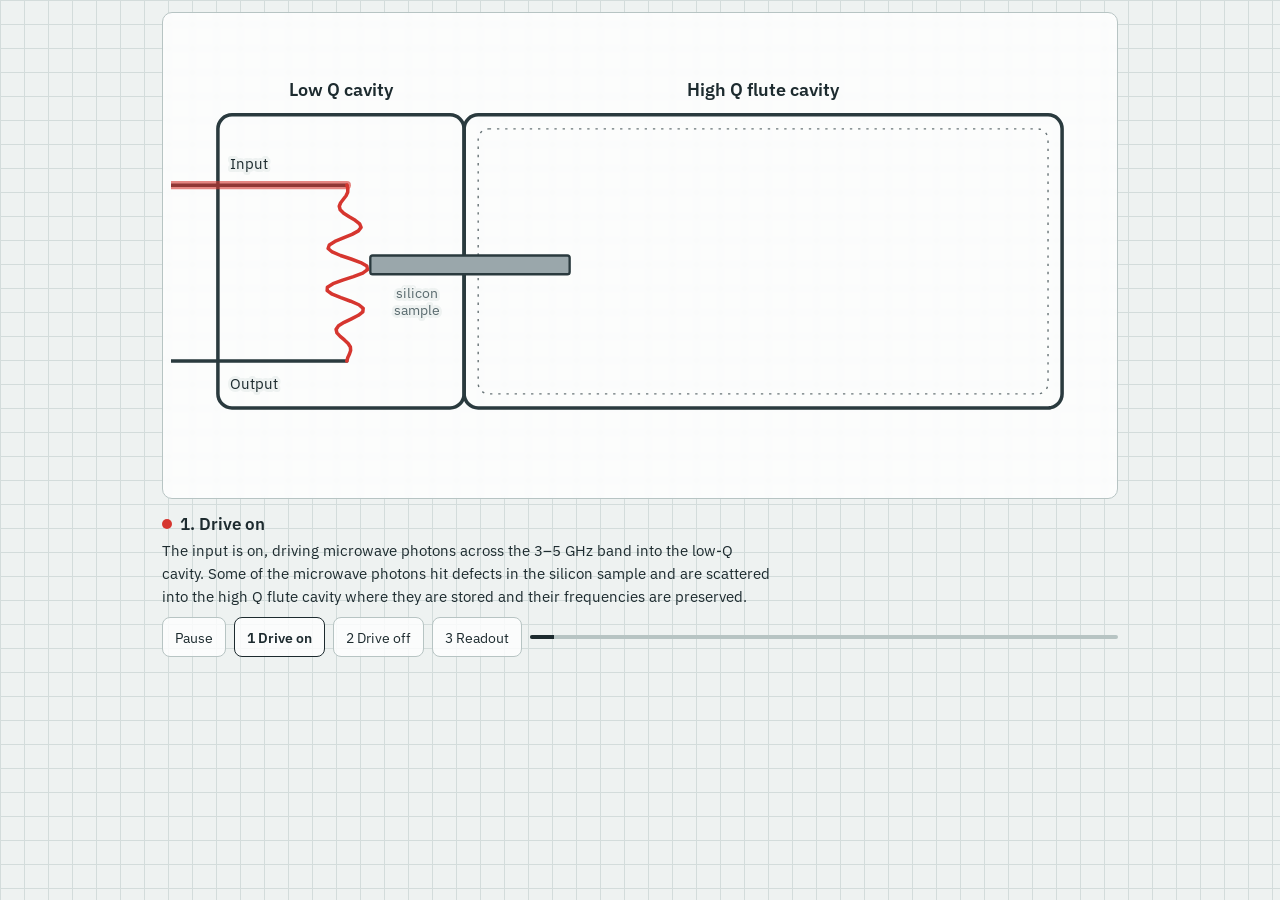
==== flute-cavity-animation.html @ 61ccc51f "FluteCavity_r001" ====
<!DOCTYPE html>
<html lang="en">
<head>
<meta charset="utf-8">
<meta name="viewport" content="width=device-width, initial-scale=1, viewport-fit=cover">
<title>Flute cavity: how the readout works</title>
<link rel="preconnect" href="https://fonts.googleapis.com">
<link href="https://fonts.googleapis.com/css2?family=IBM+Plex+Sans:wght@400;500;600&display=swap" rel="stylesheet">
<style>
:root{
  --paper:#eef2f1; --grid:#d3dcdb; --ink:#1d2b2f; --muted:#5a6b6f; --wall:#2a3a3e;
  --sample:#9aa7ab; --red:#d6362f; --green:#1f9d55; --purple:#6a3fc2; --blue:#3b6fd4; --orange:#e8820c;
  --chip:#ffffffcc; --line:#b7c4c3;
  box-sizing:border-box;
  padding-top:env(safe-area-inset-top,0px); padding-bottom:env(safe-area-inset-bottom,0px);
}
@media (prefers-color-scheme: dark){
  :root:not([data-theme="light"]){
    --paper:#10191c; --grid:#1b282c; --ink:#e6eeee; --muted:#93a6aa; --wall:#c4d2d4;
    --sample:#6f7f84; --red:#ff6b62; --green:#43d17d; --purple:#a98bff; --blue:#6f9bff; --orange:#ffa23a;
    --chip:#182428cc; --line:#2c3e43;
  }
}
:root[data-theme="dark"]{
  --paper:#10191c; --grid:#1b282c; --ink:#e6eeee; --muted:#93a6aa; --wall:#c4d2d4;
  --sample:#6f7f84; --red:#ff6b62; --green:#43d17d; --purple:#a98bff; --blue:#6f9bff; --orange:#ffa23a;
  --chip:#182428cc; --line:#2c3e43;
}
html,body{height:100%;margin:0}
body{
  background-color:var(--paper);
  background-image:linear-gradient(var(--grid) 1px,transparent 1px),linear-gradient(90deg,var(--grid) 1px,transparent 1px);
  background-size:24px 24px;
  color:var(--ink); font-family:"IBM Plex Sans",system-ui,-apple-system,"Segoe UI",sans-serif;
  display:flex; justify-content:center;
}
main{width:100%;max-width:980px;padding:12px 12px 16px;box-sizing:border-box}
h1{font-size:1.25rem;font-weight:600;margin:0 0 2px}
.sub{color:var(--muted);font-size:.9rem;margin:0 0 14px}
.stage{background:var(--chip);border:1px solid var(--line);border-radius:10px;padding:8px;backdrop-filter:blur(2px)}
svg{display:block;width:100%;height:auto}
svg text{font-family:inherit;fill:var(--ink)}
.lbl{paint-order:stroke;stroke:var(--paper);stroke-width:5px;stroke-linejoin:round}
.cap{margin:14px 0 10px;min-height:92px}
.cap h2{font-size:1.05rem;margin:0 0 4px;font-weight:600;display:flex;align-items:center;gap:8px}
.cap h2 .dot{width:10px;height:10px;border-radius:50%;display:inline-block}
.cap p{margin:0;max-width:68ch;line-height:1.5;font-size:.95rem}
.ctrl{display:flex;gap:8px;flex-wrap:wrap;align-items:center}
button{font:inherit;font-size:.9rem;color:var(--ink);background:var(--chip);border:1px solid var(--line);border-radius:8px;padding:8px 12px;cursor:pointer;min-height:40px}
button:hover{border-color:var(--muted)}
button:focus-visible{outline:2px solid var(--blue);outline-offset:2px}
button[aria-pressed="true"]{border-color:var(--ink);font-weight:600}
.bar{flex:1;min-width:120px;height:4px;background:var(--line);border-radius:2px;overflow:hidden}
.bar i{display:block;height:100%;width:0;background:var(--ink)}
</style>
</head>
<body>
<main>
  <div class="stage">
  <svg viewBox="0 0 800 400" role="img" aria-label="Animated diagram of a low-Q cavity coupled through a silicon sample to a high-Q flute cavity">
    <!-- cavities -->
    <rect x="40" y="80" width="210" height="250" rx="12" fill="none" stroke="var(--wall)" stroke-width="3"/>
    <rect x="250" y="80" width="510" height="250" rx="12" fill="none" stroke="var(--wall)" stroke-width="3"/>
    <rect x="262" y="92" width="486" height="226" rx="9" fill="none" stroke="var(--wall)" stroke-width="1.2" stroke-dasharray="2 5" opacity=".7"/>
    <text x="145" y="64" text-anchor="middle" font-size="15" font-weight="600">Low Q cavity</text>
    <text x="505" y="64" text-anchor="middle" font-size="15" font-weight="600">High Q flute cavity</text>

    <!-- pins -->
    <line x1="0" y1="140" x2="150" y2="140" stroke="var(--wall)" stroke-width="3" stroke-linecap="round"/>
    <line x1="0" y1="290" x2="150" y2="290" stroke="var(--wall)" stroke-width="3" stroke-linecap="round"/>
    <line id="pinOut" x1="0" y1="290" x2="150" y2="290" stroke="var(--green)" stroke-width="7" stroke-linecap="round" opacity="0"/>
    <line id="pinIn" x1="0" y1="140" x2="150" y2="140" stroke="var(--red)" stroke-width="7" stroke-linecap="round" opacity="0"/>

    <!-- sample -->
    <rect x="170" y="200" width="170" height="16" rx="2" fill="var(--sample)" stroke="var(--wall)" stroke-width="2"/>

    <!-- waves -->
    <path id="wLow" fill="none" stroke-width="3" stroke-linecap="round" stroke-linejoin="round"/>
    <path id="wLeak" fill="none" stroke="var(--red)" stroke-width="2.5" stroke-linecap="round"/>
    <path id="m3" fill="none" stroke="var(--purple)" stroke-width="2.5" stroke-linecap="round"/>
    <path id="m4" fill="none" stroke="var(--green)" stroke-width="2.5" stroke-linecap="round"/>
    <path id="m5" fill="none" stroke="var(--blue)" stroke-width="2.5" stroke-linecap="round"/>
    <path id="wRet" fill="none" stroke="var(--orange)" stroke-width="3" stroke-linecap="round" stroke-linejoin="round"/>

    <!-- annotations -->
    <g id="aLeak" opacity="0"><text x="540" y="372" text-anchor="middle" font-size="13" style="fill:var(--red)">A small amount leaks through the sample into the flute cavity</text></g>
    <g id="aOut" opacity="0"><text x="40" y="372" font-size="13" style="fill:var(--green)">Low-Q resonances drain out through the output pin</text></g>
    <g id="aFlute" opacity="0"><text x="540" y="372" text-anchor="middle" font-size="13" style="fill:var(--purple)">Resonant frequencies stay alive in the high-Q cavity</text></g>
    <g id="aRet" opacity="0"><text x="40" y="372" font-size="13" style="fill:var(--orange)">Flute resonances return through the sample and are read at the output</text></g>
    <!-- labels, drawn last so nothing covers them -->
    <g class="lbl" font-size="13">
      <text x="50" y="126">Input</text>
      <text x="50" y="314">Output</text>
      <text x="210" y="236" text-anchor="middle" font-size="12" style="fill:var(--muted)">silicon</text>
      <text x="210" y="251" text-anchor="middle" font-size="12" style="fill:var(--muted)">sample</text>
    </g>
  </svg>
  </div>

  <div class="cap" aria-live="polite">
    <h2><span class="dot" id="capDot"></span><span id="capTitle"></span></h2>
    <p id="capBody"></p>
  </div>

  <div class="ctrl">
    <button id="play" type="button">Pause</button>
    <button class="step" data-i="0" type="button" aria-pressed="true">1 Drive on</button>
    <button class="step" data-i="1" type="button" aria-pressed="false">2 Drive off</button>
    <button class="step" data-i="2" type="button" aria-pressed="false">3 Readout</button>
    <div class="bar" aria-hidden="true"><i id="prog"></i></div>
  </div>
</main>

<script>
(function(){
  var PH = 7, P1 = 6.5, STARTS = [0, PH, PH+P1], TOTAL = PH+P1+PH;
  var $ = function(id){return document.getElementById(id)};
  var css = function(v){return getComputedStyle(document.documentElement).getPropertyValue(v).trim()};

  var captions = [
    {t:"1. Drive on", c:"--red", b:"The input is on, driving microwave photons across the 3–5 GHz band into the low-Q cavity. Some of the microwave photons hit defects in the silicon sample and are scattered into the high Q flute cavity where they are stored and their frequencies are preserved."},
    {t:"2. Drive off", c:"--green", b:"The drive is turned off. All EM resonances in the low-Q cavity vanish quickly through the output pin. The EM resonant frequencies stay alive much longer in the high-Q flute cavity."},
    {t:"3. Readout", c:"--orange", b:"The flute cavity resonances eventually make their way back through the silicon sample and are read through the output pin."}
  ];

  function makePath(pts){
    var segs=[],len=0,i;
    for(i=0;i<pts.length-1;i++){
      var dx=pts[i+1][0]-pts[i][0], dy=pts[i+1][1]-pts[i][1], l=Math.hypot(dx,dy);
      segs.push({x:pts[i][0],y:pts[i][1],dx:dx/l,dy:dy/l,l:l,s:len}); len+=l;
    }
    return {len:len,at:function(d){
      for(var k=0;k<segs.length;k++){var g=segs[k]; if(d<=g.s+g.l||k===segs.length-1){var u=Math.min(d-g.s,g.l); return {x:g.x+g.dx*u,y:g.y+g.dy*u,nx:-g.dy,ny:g.dx};}}
    }};
  }
  function wave(path,ampFn,wl,phase){
    var n=Math.ceil(path.len/3),d="";
    for(var i=0;i<=n;i++){
      var s=i/n,p=path.at(s*path.len),a=ampFn(s);
      var off=a*Math.sin(2*Math.PI*s*path.len/wl-phase);
      d+=(i?"L":"M")+(p.x+p.nx*off).toFixed(1)+" "+(p.y+p.ny*off).toFixed(1);
    }
    return d;
  }

  var lowPath = makePath([[150,140],[150,290]]);
  var leakPath= makePath([[172,208],[338,208]]);
  var retPath = makePath([[338,208],[185,208],[160,240],[150,290]]);
  var X0=266,X1=744,YC=205;

  function flutePath(n,A,ph,op,el){
    var d="",N=160;
    for(var i=0;i<=N;i++){
      var x=X0+(X1-X0)*i/N, y=YC-A*Math.sin(n*Math.PI*i/N)*Math.cos(ph);
      d+=(i?"L":"M")+x.toFixed(1)+" "+y.toFixed(1);
    }
    el.setAttribute("d",d); el.setAttribute("stroke-opacity",op);
  }

  var t=0, playing=!window.matchMedia("(prefers-reduced-motion: reduce)").matches, last=null;

  function render(){
    var ph=t<STARTS[1]?0:(t<STARTS[2]?1:2), pt=t-STARTS[ph];
    var low=$("wLow"), leak=$("wLeak");
    var red=css("--red"), orange=css("--orange");
    var tt=t;

    // low-Q wave
    var lowAmp=0, lowCol=red;
    if(ph===0){lowAmp=34*Math.min(1,pt/1.6);}
    else if(ph===1){lowAmp=34*Math.exp(-pt/0.45);}
    low.setAttribute("stroke",lowCol);
    if(lowAmp>0.4){
      low.setAttribute("d",wave(lowPath,function(s){return lowAmp*Math.sin(Math.PI*s)},36,tt*9));
      low.setAttribute("stroke-opacity",1);
    } else low.setAttribute("stroke-opacity",0);

    // leak through sample (drive on)
    if(ph===0){
      var la=4.5*Math.min(1,Math.max(0,(pt-0.9)/1.2));
      leak.setAttribute("d",wave(leakPath,function(){return la},18,tt*8));
      leak.setAttribute("stroke-opacity",la>0.05?1:0);
    } else leak.setAttribute("stroke-opacity",0);

    // flute modes: blue, then green, then purple build up one at a time
    var fade = ph===2 ? Math.min(1,Math.max(0,(6.5-pt)/0.5)) : 1;
    var env=function(st){
      var e0=1-Math.exp(-(PH-st)/1.0);
      if(ph===0) return pt<st?0:1-Math.exp(-(pt-st)/1.0);
      if(ph===1) return e0*Math.exp(-pt/10);
      return e0*Math.exp(-(P1+pt)/10);
    };
    var op=(ph===0?0.55:0.95)*fade;
    var eB=env(2.4), eG=env(3.6), eP=env(4.8);
    flutePath(3,44*eP,tt*3.4,eP>0.01?op:0,$("m3"));
    flutePath(4,44*0.85*eG,tt*4.5+1,eG>0.01?op:0,$("m4"));
    flutePath(5,44*0.7*eB,tt*5.6+2,eB>0.01?op:0,$("m5"));

    // return signal (readout)
    var ret=$("wRet");
    if(ph===2){
      var s0=Math.min(1,pt/5.2), w=0.2;
      ret.setAttribute("d",wave(retPath,function(s){var g=Math.exp(-Math.pow((s-s0)/w,2)); return 13*g*Math.min(1,(1-s)/0.06)},26,tt*10));
      ret.setAttribute("stroke-opacity",1);
    } else ret.setAttribute("stroke-opacity",0);

    // pins and annotations
    $("pinIn").setAttribute("opacity",ph===0?0.35+0.25*Math.sin(tt*9):0);
    $("pinOut").setAttribute("opacity",0);

    $("aLeak").setAttribute("opacity",ph===0&&pt>1.8?1:0);
    $("aOut").setAttribute("opacity",ph===1&&pt>0.4?1:0);
    $("aFlute").setAttribute("opacity",ph===1&&pt>1.5?1:0);
    $("aRet").setAttribute("opacity",ph===2&&pt>0.8?1:0);

    // caption + controls
    var c=captions[ph];
    if($("capTitle").textContent!==c.t){
      $("capTitle").textContent=c.t; $("capBody").textContent=c.b; $("capDot").style.background="var("+c.c+")";
      document.querySelectorAll(".step").forEach(function(b){b.setAttribute("aria-pressed",String(+b.dataset.i===ph))});
    }
    $("prog").style.width=(t/TOTAL*100)+"%";
  }

  function frame(ts){
    if(last===null) last=ts;
    var dt=Math.min(0.05,(ts-last)/1000); last=ts;
    if(playing){ t+=dt; if(t>=TOTAL) t-=TOTAL; }
    render();
    requestAnimationFrame(frame);
  }

  $("play").addEventListener("click",function(){
    playing=!playing; this.textContent=playing?"Pause":"Play";
  });
  document.querySelectorAll(".step").forEach(function(b){
    b.addEventListener("click",function(){ t=STARTS[+b.dataset.i]+0.01; render(); });
  });
  $("play").textContent=playing?"Pause":"Play";
  requestAnimationFrame(frame);
})();
</script>
</body>
</html>
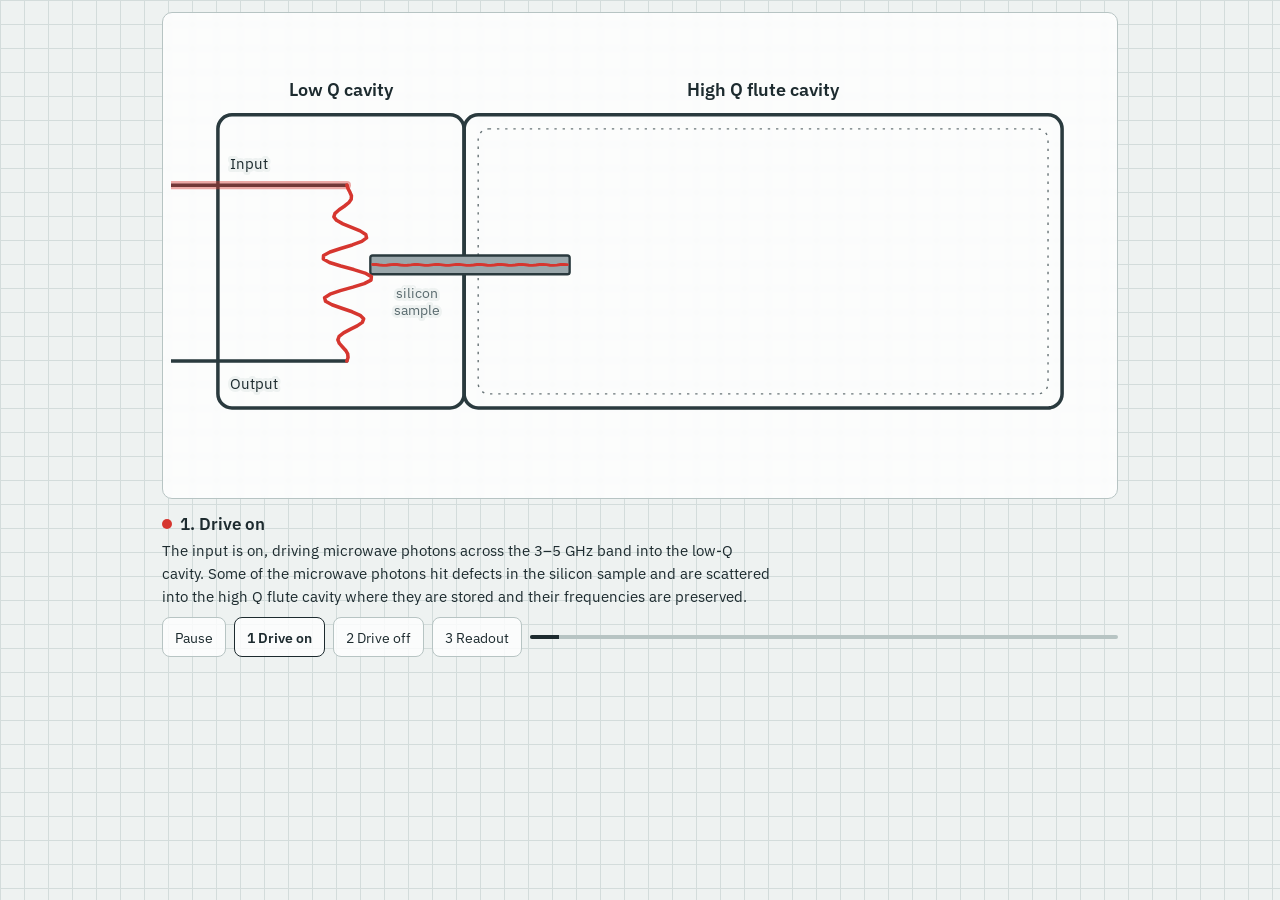
==== commit 7b8483cb: "FluteCavity_r003" ====
--- a/flute-cavity-animation.html
+++ b/flute-cavity-animation.html
@@ -158,31 +158,38 @@
   }
 
   var t=0, playing=!window.matchMedia("(prefers-reduced-motion: reduce)").matches, last=null;
+  var A0 = 44*(1-Math.exp(-(PH-3.6)/2.4));
+
+  function fluteAmp(ph,pt){
+    if(ph===0) return pt<3.6?0:44*(1-Math.exp(-(pt-3.6)/2.4));
+    if(ph===1) return A0*Math.exp(-pt/10);
+    return A0*Math.exp(-(PH+pt)/10);
+  }
 
   function render(){
     var ph=t<STARTS[1]?0:(t<STARTS[2]?1:2), pt=t-STARTS[ph];
     var low=$("wLow"), leak=$("wLeak");
-    var red=css("--red"), orange=css("--orange");
+    var red=css("--red"), green=css("--green"), orange=css("--orange");
     var tt=t;
 
     // low-Q wave
-    var lowAmp=0, lowCol=red;
-    if(ph===0){lowAmp=34*Math.min(1,pt/1.6);}
-    else if(ph===1){lowAmp=34*Math.exp(-pt/0.45);}
+    var lowAmp=0, lowCol=red, lowOp=1;
+    if(ph===0){lowAmp=34*Math.min(1,pt/1.6);lowCol=red;}
+    else if(ph===1){lowAmp=34*Math.exp(-pt/0.45);lowCol=red;}
     low.setAttribute("stroke",lowCol);
     if(lowAmp>0.4){
       low.setAttribute("d",wave(lowPath,function(s){return lowAmp*Math.sin(Math.PI*s)},36,tt*9));
       low.setAttribute("stroke-opacity",1);
     } else low.setAttribute("stroke-opacity",0);
 
-    // leak through sample (drive on)
+    // leak through sample (phase 1)
     if(ph===0){
       var la=4.5*Math.min(1,Math.max(0,(pt-0.9)/1.2));
       leak.setAttribute("d",wave(leakPath,function(){return la},18,tt*8));
       leak.setAttribute("stroke-opacity",la>0.05?1:0);
     } else leak.setAttribute("stroke-opacity",0);
 
-    // flute modes: blue, then green, then purple build up one at a time
+    // flute modes
     var fade = ph===2 ? Math.min(1,Math.max(0,(6.5-pt)/0.5)) : 1;
     var env=function(st){
       var e0=1-Math.exp(-(PH-st)/1.0);
@@ -196,7 +203,7 @@
     flutePath(4,44*0.85*eG,tt*4.5+1,eG>0.01?op:0,$("m4"));
     flutePath(5,44*0.7*eB,tt*5.6+2,eB>0.01?op:0,$("m5"));
 
-    // return signal (readout)
+    // return signal (phase 3)
     var ret=$("wRet");
     if(ph===2){
       var s0=Math.min(1,pt/5.2), w=0.2;
@@ -206,6 +213,10 @@
 
     // pins and annotations
     $("pinIn").setAttribute("opacity",ph===0?0.35+0.25*Math.sin(tt*9):0);
+    var outGlow=0;
+    if(ph===1) outGlow=0.6*Math.exp(-pt/0.6);
+    $("pinOut").setAttribute("stroke",ph===2?orange:red);
+    if(ph===2) outGlow = pt>4.2 ? 0.55+0.25*Math.sin(pt*8) : 0;
     $("pinOut").setAttribute("opacity",0);
 
     $("aLeak").setAttribute("opacity",ph===0&&pt>1.8?1:0);
@@ -240,5 +251,19 @@
   requestAnimationFrame(frame);
 })();
 </script>
+<script>
+/* tells the page around it how tall this animation is, so the box can fit it exactly */
+(function(){
+  if(window.parent===window) return;
+  function send(){
+    var c=document.querySelector('.ctrl'); if(!c) return;
+    var h=Math.ceil(c.getBoundingClientRect().bottom+window.scrollY+16);
+    window.parent.postMessage({fluteCavityHeight:h},'*');
+  }
+  window.addEventListener('load',send); window.addEventListener('resize',send);
+  if(window.ResizeObserver) new ResizeObserver(send).observe(document.querySelector('.stage'));
+  setTimeout(send,300); setTimeout(send,1200);
+})();
+</script>
 </body>
 </html>
